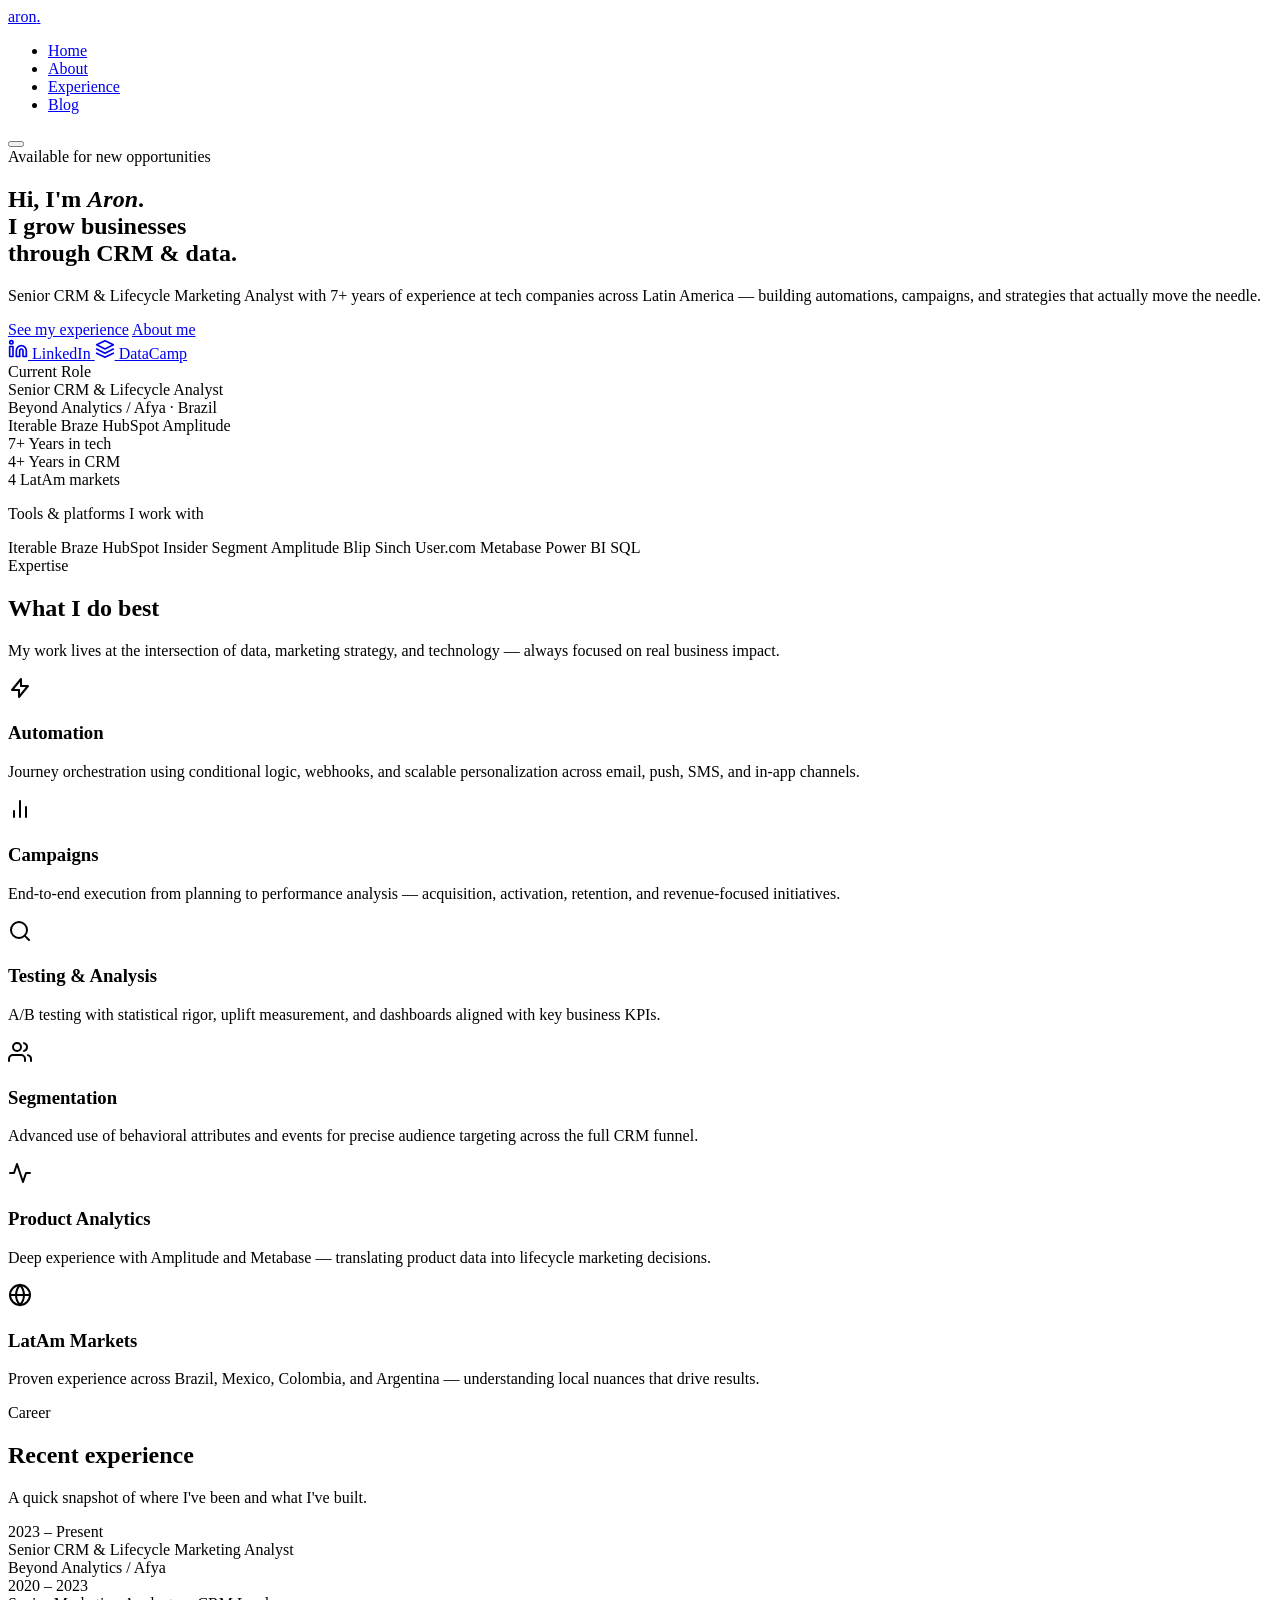
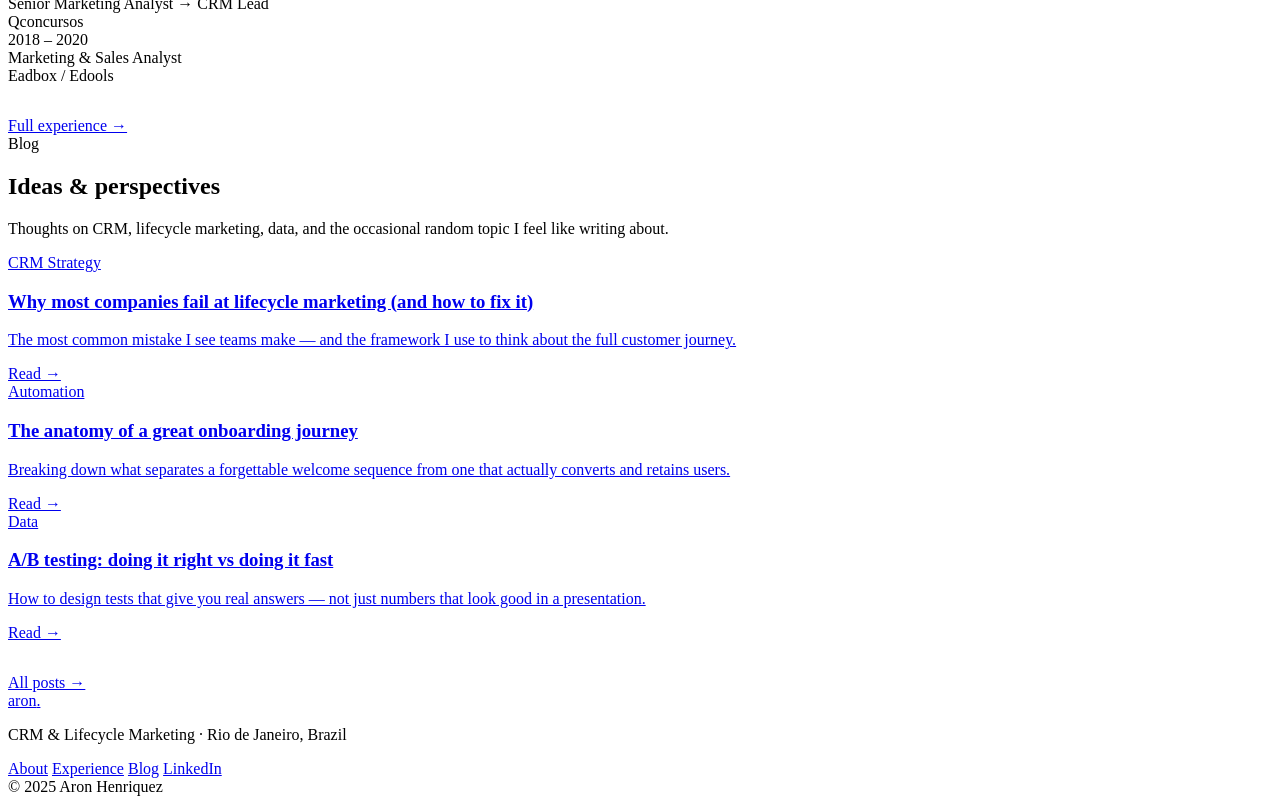
==== index.html @ 92974506 "Add files via upload" ====
<!DOCTYPE html>
<html lang="en">
<head>
  <meta charset="UTF-8" />
  <meta name="viewport" content="width=device-width, initial-scale=1.0" />
  <title>Aron Henriquez · CRM & Lifecycle Marketing</title>
  <meta name="description" content="Senior CRM & Lifecycle Marketing Analyst with 7+ years in tech companies across Latin America." />
  <link rel="preconnect" href="https://fonts.googleapis.com" />
  <link rel="preconnect" href="https://fonts.gstatic.com" crossorigin />
  <link href="https://fonts.googleapis.com/css2?family=DM+Serif+Display:ital@0;1&family=DM+Sans:opsz,wght@9..40,300;9..40,400;9..40,500;9..40,600&display=swap" rel="stylesheet" />
  <link rel="stylesheet" href="css/style.css" />
</head>
<body>

  <!-- NAV -->
  <nav class="nav" id="nav">
    <div class="nav-inner">
      <a href="index.html" class="nav-logo">aron<span>.</span></a>
      <ul class="nav-links">
        <li><a href="index.html" class="active">Home</a></li>
        <li><a href="about.html">About</a></li>
        <li><a href="experience.html">Experience</a></li>
        <li><a href="blog.html">Blog</a></li>
      </ul>
      <button class="nav-toggle" id="navToggle" aria-label="Toggle menu">
        <span></span><span></span><span></span>
      </button>
    </div>
  </nav>

  <!-- HERO -->
  <section class="hero">
    <div class="hero-bg-grid"></div>
    <div class="hero-content">
      <div class="hero-eyebrow">
        <span class="dot"></span> Available for new opportunities
      </div>
      <h1 class="hero-title">
        Hi, I'm <em>Aron</em>.<br />
        I grow businesses<br />through CRM &amp; data.
      </h1>
      <p class="hero-sub">
        Senior CRM &amp; Lifecycle Marketing Analyst with 7+ years of experience at tech companies across Latin America — building automations, campaigns, and strategies that actually move the needle.
      </p>
      <div class="hero-cta">
        <a href="experience.html" class="btn btn-primary">See my experience</a>
        <a href="about.html" class="btn btn-ghost">About me</a>
      </div>
      <div class="hero-links">
        <a href="https://www.linkedin.com/in/aronhenriquez-crm-lifecycle/" target="_blank" rel="noopener" aria-label="LinkedIn">
          <svg width="20" height="20" fill="none" viewBox="0 0 24 24"><path d="M16 8a6 6 0 0 1 6 6v7h-4v-7a2 2 0 0 0-2-2 2 2 0 0 0-2 2v7h-4v-7a6 6 0 0 1 6-6z" stroke="currentColor" stroke-width="2" stroke-linecap="round" stroke-linejoin="round"/><rect x="2" y="9" width="4" height="12" stroke="currentColor" stroke-width="2" stroke-linecap="round" stroke-linejoin="round"/><circle cx="4" cy="4" r="2" stroke="currentColor" stroke-width="2" stroke-linecap="round" stroke-linejoin="round"/></svg>
          LinkedIn
        </a>
        <a href="https://www.datacamp.com/portfolio/aronhenriquez" target="_blank" rel="noopener" aria-label="DataCamp">
          <svg width="20" height="20" fill="none" viewBox="0 0 24 24"><path d="M12 2L2 7l10 5 10-5-10-5zM2 17l10 5 10-5M2 12l10 5 10-5" stroke="currentColor" stroke-width="2" stroke-linecap="round" stroke-linejoin="round"/></svg>
          DataCamp
        </a>
      </div>
    </div>
    <div class="hero-visual">
      <div class="hero-card">
        <div class="card-label">Current Role</div>
        <div class="card-title">Senior CRM &amp; Lifecycle Analyst</div>
        <div class="card-company">Beyond Analytics / Afya · Brazil</div>
        <div class="card-tags">
          <span>Iterable</span>
          <span>Braze</span>
          <span>HubSpot</span>
          <span>Amplitude</span>
        </div>
      </div>
      <div class="hero-stats">
        <div class="stat">
          <span class="stat-num">7+</span>
          <span class="stat-label">Years in tech</span>
        </div>
        <div class="stat">
          <span class="stat-num">4+</span>
          <span class="stat-label">Years in CRM</span>
        </div>
        <div class="stat">
          <span class="stat-num">4</span>
          <span class="stat-label">LatAm markets</span>
        </div>
      </div>
    </div>
  </section>

  <!-- SKILLS STRIP -->
  <section class="skills-strip">
    <div class="container">
      <p class="strip-label">Tools &amp; platforms I work with</p>
      <div class="tools-grid">
        <span>Iterable</span>
        <span>Braze</span>
        <span>HubSpot</span>
        <span>Insider</span>
        <span>Segment</span>
        <span>Amplitude</span>
        <span>Blip</span>
        <span>Sinch</span>
        <span>User.com</span>
        <span>Metabase</span>
        <span>Power BI</span>
        <span>SQL</span>
      </div>
    </div>
  </section>

  <!-- WHAT I DO -->
  <section class="section">
    <div class="container">
      <div class="section-header">
        <span class="section-tag">Expertise</span>
        <h2>What I do best</h2>
        <p>My work lives at the intersection of data, marketing strategy, and technology — always focused on real business impact.</p>
      </div>
      <div class="cards-grid">
        <div class="feature-card">
          <div class="feat-icon">
            <svg width="24" height="24" fill="none" viewBox="0 0 24 24"><path d="M13 10V3L4 14h7v7l9-11h-7z" stroke="currentColor" stroke-width="2" stroke-linecap="round" stroke-linejoin="round"/></svg>
          </div>
          <h3>Automation</h3>
          <p>Journey orchestration using conditional logic, webhooks, and scalable personalization across email, push, SMS, and in-app channels.</p>
        </div>
        <div class="feature-card">
          <div class="feat-icon">
            <svg width="24" height="24" fill="none" viewBox="0 0 24 24"><path d="M18 20V10M12 20V4M6 20v-6" stroke="currentColor" stroke-width="2" stroke-linecap="round" stroke-linejoin="round"/></svg>
          </div>
          <h3>Campaigns</h3>
          <p>End-to-end execution from planning to performance analysis — acquisition, activation, retention, and revenue-focused initiatives.</p>
        </div>
        <div class="feature-card">
          <div class="feat-icon">
            <svg width="24" height="24" fill="none" viewBox="0 0 24 24"><circle cx="11" cy="11" r="8" stroke="currentColor" stroke-width="2"/><path d="m21 21-4.35-4.35" stroke="currentColor" stroke-width="2" stroke-linecap="round"/></svg>
          </div>
          <h3>Testing &amp; Analysis</h3>
          <p>A/B testing with statistical rigor, uplift measurement, and dashboards aligned with key business KPIs.</p>
        </div>
        <div class="feature-card">
          <div class="feat-icon">
            <svg width="24" height="24" fill="none" viewBox="0 0 24 24"><path d="M17 21v-2a4 4 0 0 0-4-4H5a4 4 0 0 0-4 4v2" stroke="currentColor" stroke-width="2" stroke-linecap="round" stroke-linejoin="round"/><circle cx="9" cy="7" r="4" stroke="currentColor" stroke-width="2" stroke-linecap="round" stroke-linejoin="round"/><path d="M23 21v-2a4 4 0 0 0-3-3.87M16 3.13a4 4 0 0 1 0 7.75" stroke="currentColor" stroke-width="2" stroke-linecap="round" stroke-linejoin="round"/></svg>
          </div>
          <h3>Segmentation</h3>
          <p>Advanced use of behavioral attributes and events for precise audience targeting across the full CRM funnel.</p>
        </div>
        <div class="feature-card">
          <div class="feat-icon">
            <svg width="24" height="24" fill="none" viewBox="0 0 24 24"><polyline points="22 12 18 12 15 21 9 3 6 12 2 12" stroke="currentColor" stroke-width="2" stroke-linecap="round" stroke-linejoin="round"/></svg>
          </div>
          <h3>Product Analytics</h3>
          <p>Deep experience with Amplitude and Metabase — translating product data into lifecycle marketing decisions.</p>
        </div>
        <div class="feature-card">
          <div class="feat-icon">
            <svg width="24" height="24" fill="none" viewBox="0 0 24 24"><circle cx="12" cy="12" r="10" stroke="currentColor" stroke-width="2"/><path d="M2 12h20M12 2a15.3 15.3 0 0 1 4 10 15.3 15.3 0 0 1-4 10 15.3 15.3 0 0 1-4-10 15.3 15.3 0 0 1 4-10z" stroke="currentColor" stroke-width="2"/></svg>
          </div>
          <h3>LatAm Markets</h3>
          <p>Proven experience across Brazil, Mexico, Colombia, and Argentina — understanding local nuances that drive results.</p>
        </div>
      </div>
    </div>
  </section>

  <!-- RECENT EXPERIENCE -->
  <section class="section section-alt">
    <div class="container">
      <div class="section-header">
        <span class="section-tag">Career</span>
        <h2>Recent experience</h2>
        <p>A quick snapshot of where I've been and what I've built.</p>
      </div>
      <div class="timeline-mini">
        <div class="tl-item">
          <div class="tl-dot"></div>
          <div class="tl-body">
            <div class="tl-date">2023 – Present</div>
            <div class="tl-role">Senior CRM &amp; Lifecycle Marketing Analyst</div>
            <div class="tl-company">Beyond Analytics / Afya</div>
          </div>
        </div>
        <div class="tl-item">
          <div class="tl-dot"></div>
          <div class="tl-body">
            <div class="tl-date">2020 – 2023</div>
            <div class="tl-role">Senior Marketing Analyst → CRM Lead</div>
            <div class="tl-company">Qconcursos</div>
          </div>
        </div>
        <div class="tl-item">
          <div class="tl-dot"></div>
          <div class="tl-body">
            <div class="tl-date">2018 – 2020</div>
            <div class="tl-role">Marketing &amp; Sales Analyst</div>
            <div class="tl-company">Eadbox / Edools</div>
          </div>
        </div>
      </div>
      <a href="experience.html" class="btn btn-primary" style="margin-top: 2rem; display:inline-block;">Full experience →</a>
    </div>
  </section>

  <!-- BLOG PREVIEW -->
  <section class="section">
    <div class="container">
      <div class="section-header">
        <span class="section-tag">Blog</span>
        <h2>Ideas &amp; perspectives</h2>
        <p>Thoughts on CRM, lifecycle marketing, data, and the occasional random topic I feel like writing about.</p>
      </div>
      <div class="blog-preview-grid">
        <a href="blog/post-1.html" class="blog-card">
          <div class="blog-tag">CRM Strategy</div>
          <h3>Why most companies fail at lifecycle marketing (and how to fix it)</h3>
          <p>The most common mistake I see teams make — and the framework I use to think about the full customer journey.</p>
          <span class="read-more">Read →</span>
        </a>
        <a href="blog/post-2.html" class="blog-card">
          <div class="blog-tag">Automation</div>
          <h3>The anatomy of a great onboarding journey</h3>
          <p>Breaking down what separates a forgettable welcome sequence from one that actually converts and retains users.</p>
          <span class="read-more">Read →</span>
        </a>
        <a href="blog/post-3.html" class="blog-card">
          <div class="blog-tag">Data</div>
          <h3>A/B testing: doing it right vs doing it fast</h3>
          <p>How to design tests that give you real answers — not just numbers that look good in a presentation.</p>
          <span class="read-more">Read →</span>
        </a>
      </div>
      <a href="blog.html" class="btn btn-ghost" style="margin-top: 2rem; display:inline-block;">All posts →</a>
    </div>
  </section>

  <!-- FOOTER -->
  <footer class="footer">
    <div class="container">
      <div class="footer-inner">
        <div class="footer-left">
          <a href="index.html" class="nav-logo">aron<span>.</span></a>
          <p>CRM &amp; Lifecycle Marketing · Rio de Janeiro, Brazil</p>
        </div>
        <div class="footer-links">
          <a href="about.html">About</a>
          <a href="experience.html">Experience</a>
          <a href="blog.html">Blog</a>
          <a href="https://www.linkedin.com/in/aronhenriquez-crm-lifecycle/" target="_blank" rel="noopener">LinkedIn</a>
        </div>
      </div>
      <div class="footer-bottom">
        <span>© 2025 Aron Henriquez</span>
      </div>
    </div>
  </footer>

  <script src="js/main.js"></script>
</body>
</html>
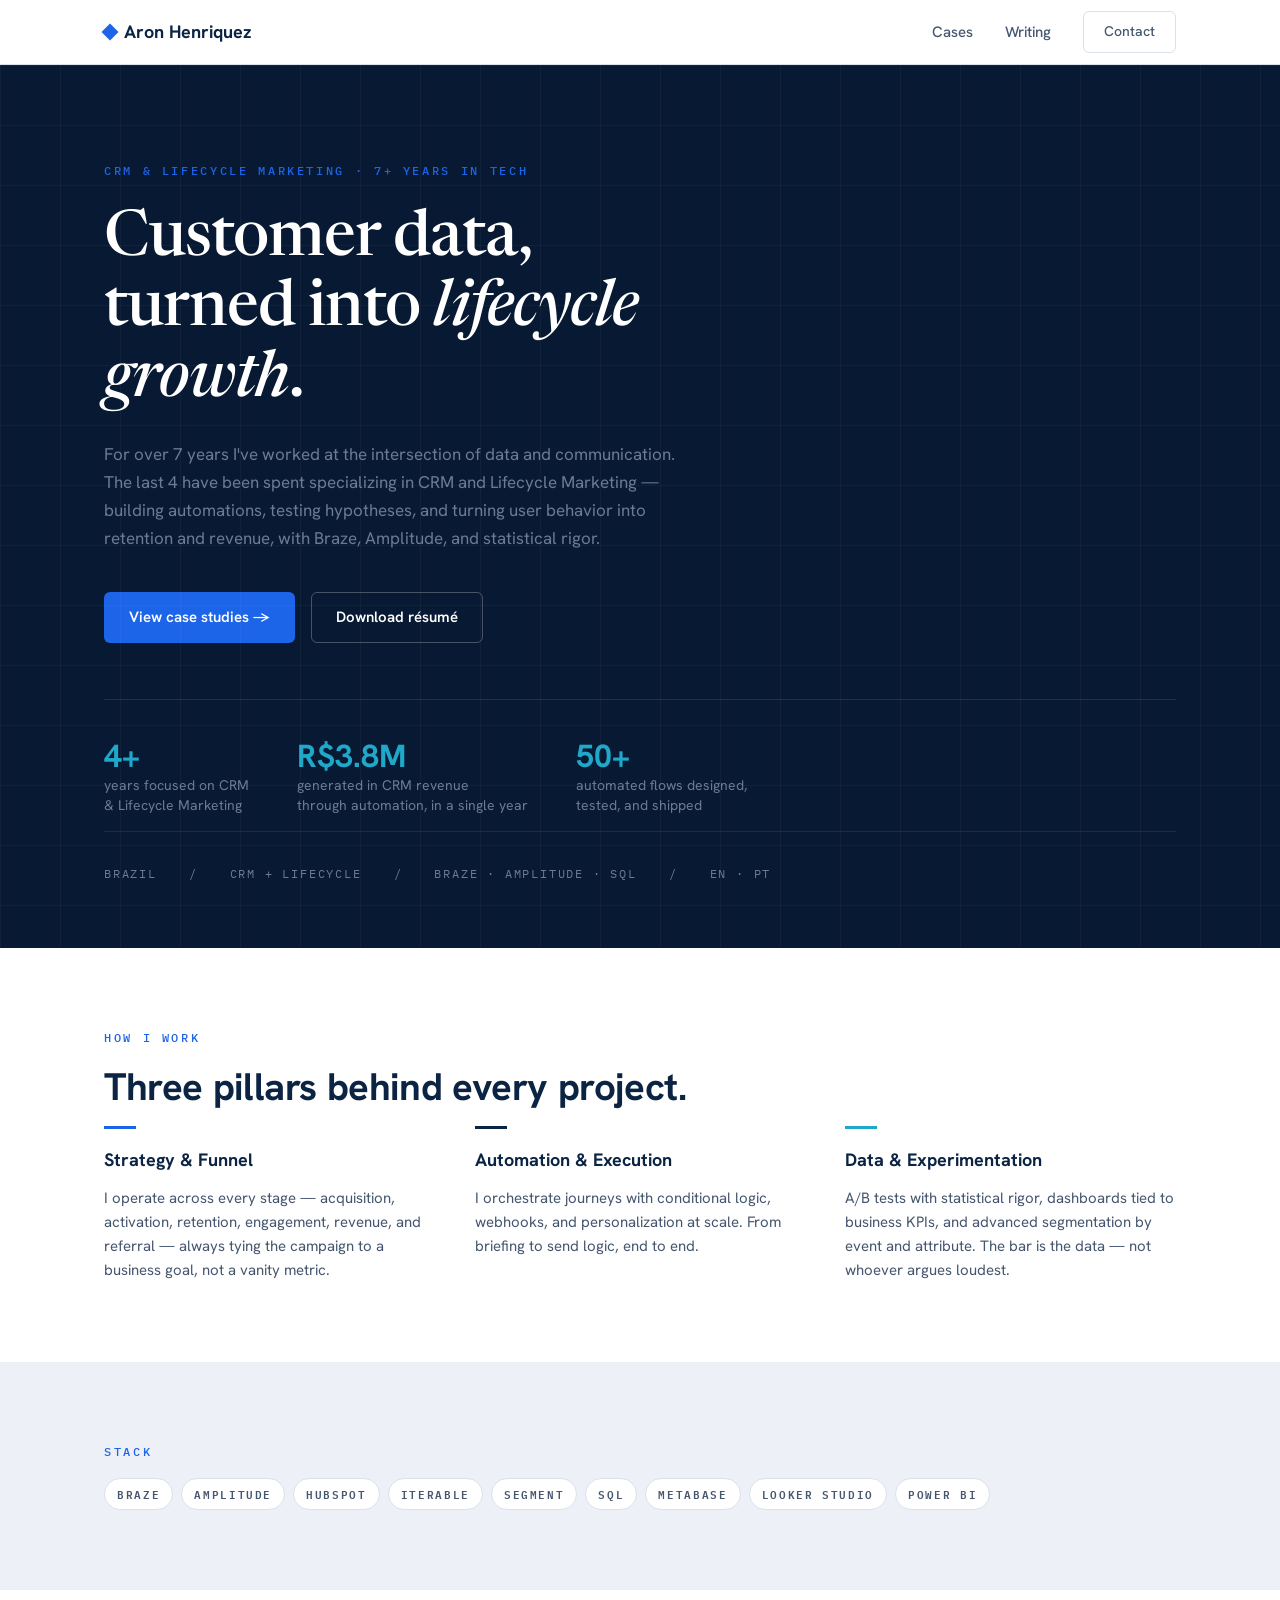
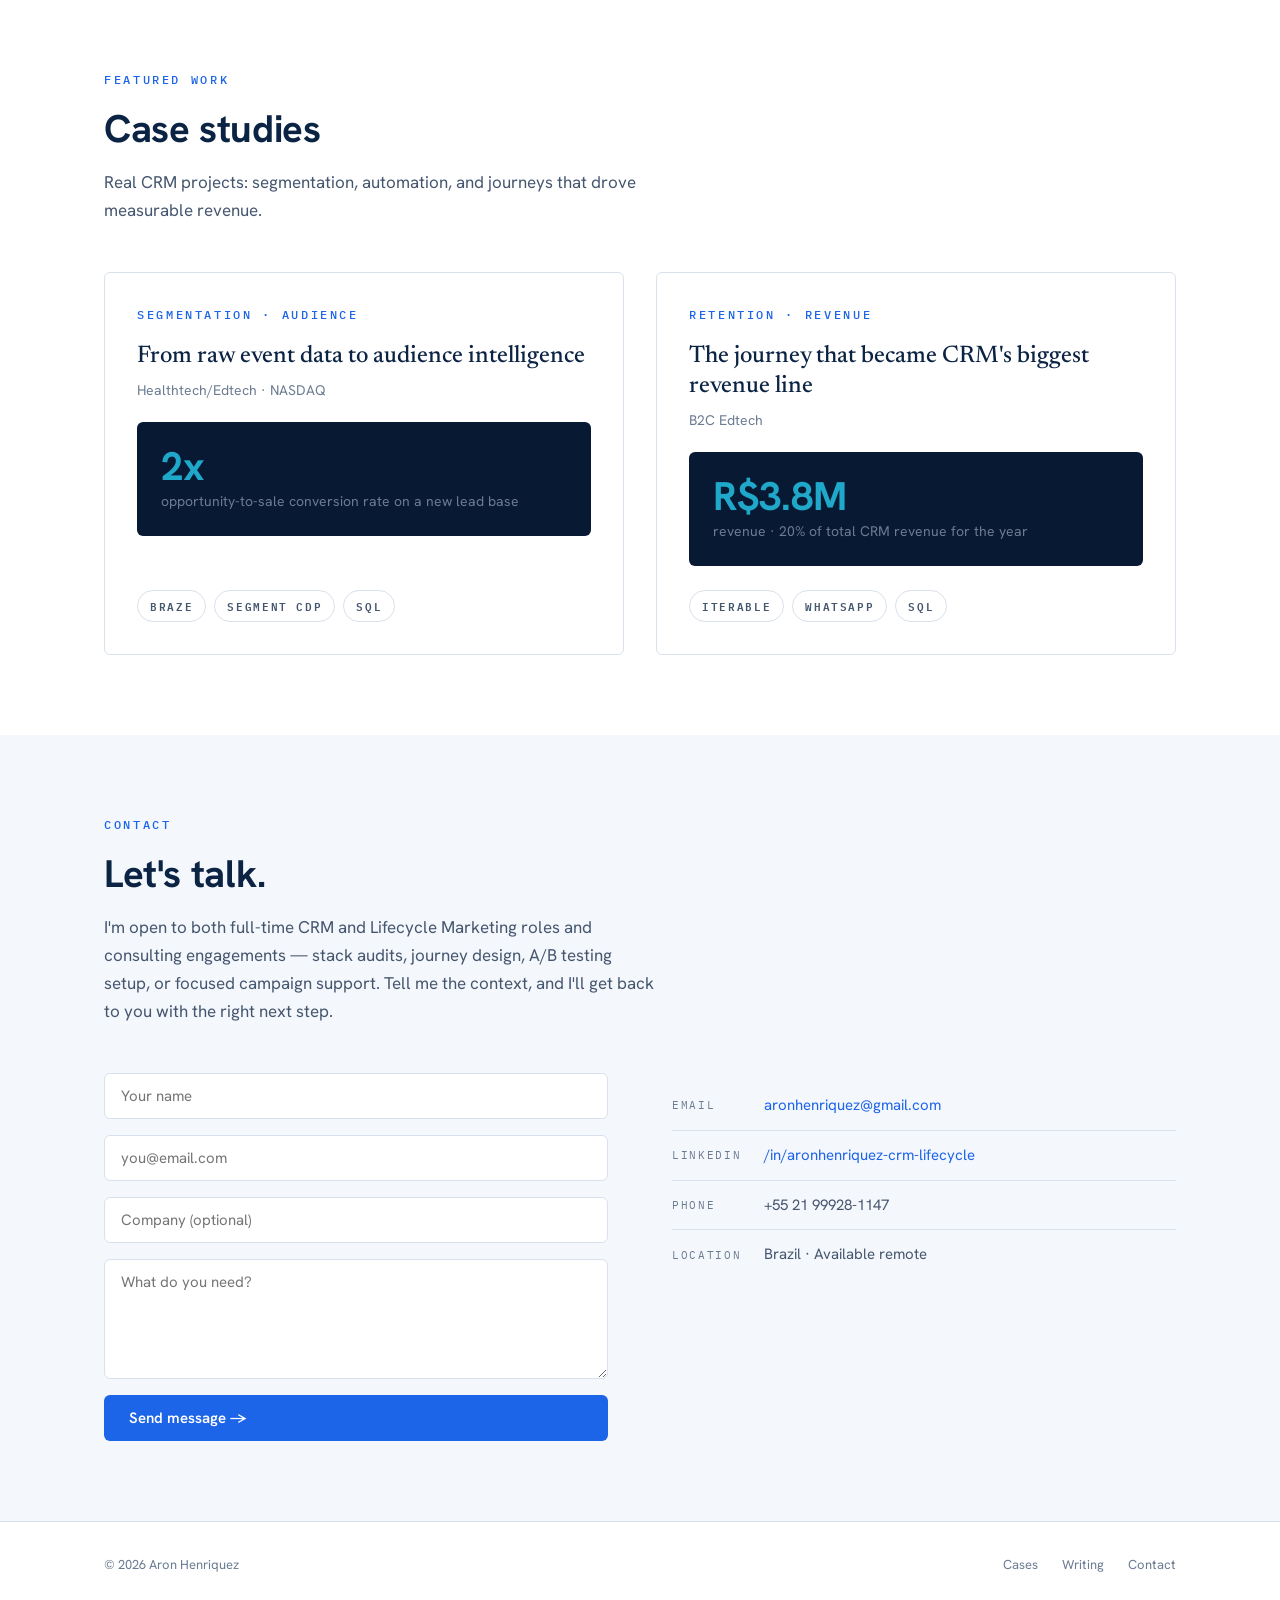
==== commit 01a22573: "Rebuild portfolio from Brand Guide v1.0 New site with 3 pages (Home, Cases, Blog) built from the bra" ====
--- a/index.html
+++ b/index.html
@@ -1,258 +1,207 @@
 <!DOCTYPE html>
 <html lang="en">
 <head>
-  <meta charset="UTF-8" />
-  <meta name="viewport" content="width=device-width, initial-scale=1.0" />
-  <title>Aron Henriquez · CRM & Lifecycle Marketing</title>
-  <meta name="description" content="Senior CRM & Lifecycle Marketing Analyst with 7+ years in tech companies across Latin America." />
-  <link rel="preconnect" href="https://fonts.googleapis.com" />
-  <link rel="preconnect" href="https://fonts.gstatic.com" crossorigin />
-  <link href="https://fonts.googleapis.com/css2?family=DM+Serif+Display:ital@0;1&family=DM+Sans:opsz,wght@9..40,300;9..40,400;9..40,500;9..40,600&display=swap" rel="stylesheet" />
-  <link rel="stylesheet" href="css/style.css" />
+  <meta charset="UTF-8">
+  <meta name="viewport" content="width=device-width, initial-scale=1.0">
+  <title>Aron Henriquez — CRM & Lifecycle Marketing</title>
+  <meta name="description" content="Data-driven CRM and Lifecycle Marketing strategy. Braze, Amplitude, and statistically rigorous A/B testing.">
+  <link rel="preconnect" href="https://fonts.googleapis.com">
+  <link rel="preconnect" href="https://fonts.gstatic.com" crossorigin>
+  <link href="https://fonts.googleapis.com/css2?family=Hanken+Grotesk:wght@400;500;600;700;800&family=IBM+Plex+Mono:wght@400;500;600&family=Newsreader:ital,wght@0,400;0,500;0,600;1,400;1,500;1,600&display=swap" rel="stylesheet">
+  <link rel="stylesheet" href="style.css">
 </head>
 <body>
 
   <!-- NAV -->
-  <nav class="nav" id="nav">
-    <div class="nav-inner">
-      <a href="index.html" class="nav-logo">aron<span>.</span></a>
-      <ul class="nav-links">
-        <li><a href="index.html" class="active">Home</a></li>
-        <li><a href="about.html">About</a></li>
-        <li><a href="experience.html">Experience</a></li>
-        <li><a href="blog.html">Blog</a></li>
-      </ul>
-      <button class="nav-toggle" id="navToggle" aria-label="Toggle menu">
+  <nav class="nav">
+    <div class="container nav__inner">
+      <a href="index.html" class="nav__logo">
+        <span class="nav__diamond"></span>
+        Aron Henriquez
+      </a>
+      <button class="nav__toggle" aria-label="Menu" aria-expanded="false">
         <span></span><span></span><span></span>
       </button>
+      <div class="nav__links">
+        <a href="cases.html">Cases</a>
+        <a href="blog.html">Writing</a>
+        <a href="#contact" class="btn btn--outline">Contact</a>
+      </div>
     </div>
   </nav>
 
   <!-- HERO -->
   <section class="hero">
-    <div class="hero-bg-grid"></div>
-    <div class="hero-content">
-      <div class="hero-eyebrow">
-        <span class="dot"></span> Available for new opportunities
-      </div>
-      <h1 class="hero-title">
-        Hi, I'm <em>Aron</em>.<br />
-        I grow businesses<br />through CRM &amp; data.
-      </h1>
-      <p class="hero-sub">
-        Senior CRM &amp; Lifecycle Marketing Analyst with 7+ years of experience at tech companies across Latin America — building automations, campaigns, and strategies that actually move the needle.
-      </p>
-      <div class="hero-cta">
-        <a href="experience.html" class="btn btn-primary">See my experience</a>
-        <a href="about.html" class="btn btn-ghost">About me</a>
-      </div>
-      <div class="hero-links">
-        <a href="https://www.linkedin.com/in/aronhenriquez-crm-lifecycle/" target="_blank" rel="noopener" aria-label="LinkedIn">
-          <svg width="20" height="20" fill="none" viewBox="0 0 24 24"><path d="M16 8a6 6 0 0 1 6 6v7h-4v-7a2 2 0 0 0-2-2 2 2 0 0 0-2 2v7h-4v-7a6 6 0 0 1 6-6z" stroke="currentColor" stroke-width="2" stroke-linecap="round" stroke-linejoin="round"/><rect x="2" y="9" width="4" height="12" stroke="currentColor" stroke-width="2" stroke-linecap="round" stroke-linejoin="round"/><circle cx="4" cy="4" r="2" stroke="currentColor" stroke-width="2" stroke-linecap="round" stroke-linejoin="round"/></svg>
-          LinkedIn
+    <div class="container">
+      <p class="label hero__eyebrow">CRM & Lifecycle Marketing &middot; 7+ Years in Tech</p>
+      <h1 class="display hero__headline">Customer data,<br>turned into <em>lifecycle<br>growth</em>.</h1>
+      <p class="hero__sub">For over 7 years I've worked at the intersection of data and communication. The last 4 have been spent specializing in CRM and Lifecycle Marketing — building automations, testing hypotheses, and turning user behavior into retention and revenue, with Braze, Amplitude, and statistical rigor.</p>
+      <div class="hero__ctas">
+        <a href="cases.html" class="btn btn--primary">View case studies &rarr;</a>
+        <a href="#" class="btn btn--outline-light">Download r&eacute;sum&eacute;</a>
+      </div>
+      <div class="hero__stats">
+        <div class="stat">
+          <div class="stat__number">4+</div>
+          <div class="stat__label">years focused on CRM<br>& Lifecycle Marketing</div>
+        </div>
+        <div class="stat">
+          <div class="stat__number">R$3.8M</div>
+          <div class="stat__label">generated in CRM revenue<br>through automation, in a single year</div>
+        </div>
+        <div class="stat">
+          <div class="stat__number">50+</div>
+          <div class="stat__label">automated flows designed,<br>tested, and shipped</div>
+        </div>
+      </div>
+      <div class="hero__bar">
+        <span>Brazil</span>
+        <span>/</span>
+        <span>CRM + Lifecycle</span>
+        <span>/</span>
+        <span>Braze &middot; Amplitude &middot; SQL</span>
+        <span>/</span>
+        <span>EN &middot; PT</span>
+      </div>
+    </div>
+  </section>
+
+  <!-- HOW I WORK -->
+  <section class="section">
+    <div class="container">
+      <p class="label section__eyebrow">How I work</p>
+      <h2 class="h1 section__title">Three pillars behind every project.</h2>
+      <div class="pillars">
+        <div class="pillar">
+          <div class="pillar__accent pillar__accent--azure"></div>
+          <h3 class="pillar__title">Strategy & Funnel</h3>
+          <p class="pillar__text">I operate across every stage — acquisition, activation, retention, engagement, revenue, and referral — always tying the campaign to a business goal, not a vanity metric.</p>
+        </div>
+        <div class="pillar">
+          <div class="pillar__accent pillar__accent--navy"></div>
+          <h3 class="pillar__title">Automation & Execution</h3>
+          <p class="pillar__text">I orchestrate journeys with conditional logic, webhooks, and personalization at scale. From briefing to send logic, end to end.</p>
+        </div>
+        <div class="pillar">
+          <div class="pillar__accent pillar__accent--cyan"></div>
+          <h3 class="pillar__title">Data & Experimentation</h3>
+          <p class="pillar__text">A/B tests with statistical rigor, dashboards tied to business KPIs, and advanced segmentation by event and attribute. The bar is the data — not whoever argues loudest.</p>
+        </div>
+      </div>
+    </div>
+  </section>
+
+  <!-- STACK -->
+  <section class="section section--cloud">
+    <div class="container">
+      <p class="label section__eyebrow">Stack</p>
+      <div class="badge-row">
+        <span class="badge">Braze</span>
+        <span class="badge">Amplitude</span>
+        <span class="badge">HubSpot</span>
+        <span class="badge">Iterable</span>
+        <span class="badge">Segment</span>
+        <span class="badge">SQL</span>
+        <span class="badge">Metabase</span>
+        <span class="badge">Looker Studio</span>
+        <span class="badge">Power BI</span>
+      </div>
+    </div>
+  </section>
+
+  <!-- FEATURED CASES -->
+  <section class="section">
+    <div class="container">
+      <p class="label section__eyebrow">Featured work</p>
+      <h2 class="h1 section__title">Case studies</h2>
+      <p class="section__sub">Real CRM projects: segmentation, automation, and journeys that drove measurable revenue.</p>
+      <div class="cases-grid">
+
+        <a href="cases.html#case-1" class="case-card">
+          <p class="label case-card__tag">Segmentation &middot; Audience</p>
+          <h3 class="case-card__headline">From raw event data to audience intelligence</h3>
+          <p class="case-card__sector">Healthtech/Edtech &middot; NASDAQ</p>
+          <div class="case-card__metric">
+            <div class="case-card__metric-number">2x</div>
+            <div class="case-card__metric-label">opportunity-to-sale conversion rate on a new lead base</div>
+          </div>
+          <div class="case-card__badges badge-row">
+            <span class="badge">Braze</span>
+            <span class="badge">Segment CDP</span>
+            <span class="badge">SQL</span>
+          </div>
         </a>
-        <a href="https://www.datacamp.com/portfolio/aronhenriquez" target="_blank" rel="noopener" aria-label="DataCamp">
-          <svg width="20" height="20" fill="none" viewBox="0 0 24 24"><path d="M12 2L2 7l10 5 10-5-10-5zM2 17l10 5 10-5M2 12l10 5 10-5" stroke="currentColor" stroke-width="2" stroke-linecap="round" stroke-linejoin="round"/></svg>
-          DataCamp
+
+        <a href="cases.html#case-2" class="case-card">
+          <p class="label case-card__tag">Retention &middot; Revenue</p>
+          <h3 class="case-card__headline">The journey that became CRM's biggest revenue line</h3>
+          <p class="case-card__sector">B2C Edtech</p>
+          <div class="case-card__metric">
+            <div class="case-card__metric-number">R$3.8M</div>
+            <div class="case-card__metric-label">revenue &middot; 20% of total CRM revenue for the year</div>
+          </div>
+          <div class="case-card__badges badge-row">
+            <span class="badge">Iterable</span>
+            <span class="badge">WhatsApp</span>
+            <span class="badge">SQL</span>
+          </div>
         </a>
-      </div>
-    </div>
-    <div class="hero-visual">
-      <div class="hero-card">
-        <div class="card-label">Current Role</div>
-        <div class="card-title">Senior CRM &amp; Lifecycle Analyst</div>
-        <div class="card-company">Beyond Analytics / Afya · Brazil</div>
-        <div class="card-tags">
-          <span>Iterable</span>
-          <span>Braze</span>
-          <span>HubSpot</span>
-          <span>Amplitude</span>
-        </div>
-      </div>
-      <div class="hero-stats">
-        <div class="stat">
-          <span class="stat-num">7+</span>
-          <span class="stat-label">Years in tech</span>
-        </div>
-        <div class="stat">
-          <span class="stat-num">4+</span>
-          <span class="stat-label">Years in CRM</span>
-        </div>
-        <div class="stat">
-          <span class="stat-num">4</span>
-          <span class="stat-label">LatAm markets</span>
-        </div>
-      </div>
-    </div>
-  </section>
-
-  <!-- SKILLS STRIP -->
-  <section class="skills-strip">
-    <div class="container">
-      <p class="strip-label">Tools &amp; platforms I work with</p>
-      <div class="tools-grid">
-        <span>Iterable</span>
-        <span>Braze</span>
-        <span>HubSpot</span>
-        <span>Insider</span>
-        <span>Segment</span>
-        <span>Amplitude</span>
-        <span>Blip</span>
-        <span>Sinch</span>
-        <span>User.com</span>
-        <span>Metabase</span>
-        <span>Power BI</span>
-        <span>SQL</span>
-      </div>
-    </div>
-  </section>
-
-  <!-- WHAT I DO -->
-  <section class="section">
-    <div class="container">
-      <div class="section-header">
-        <span class="section-tag">Expertise</span>
-        <h2>What I do best</h2>
-        <p>My work lives at the intersection of data, marketing strategy, and technology — always focused on real business impact.</p>
-      </div>
-      <div class="cards-grid">
-        <div class="feature-card">
-          <div class="feat-icon">
-            <svg width="24" height="24" fill="none" viewBox="0 0 24 24"><path d="M13 10V3L4 14h7v7l9-11h-7z" stroke="currentColor" stroke-width="2" stroke-linecap="round" stroke-linejoin="round"/></svg>
-          </div>
-          <h3>Automation</h3>
-          <p>Journey orchestration using conditional logic, webhooks, and scalable personalization across email, push, SMS, and in-app channels.</p>
-        </div>
-        <div class="feature-card">
-          <div class="feat-icon">
-            <svg width="24" height="24" fill="none" viewBox="0 0 24 24"><path d="M18 20V10M12 20V4M6 20v-6" stroke="currentColor" stroke-width="2" stroke-linecap="round" stroke-linejoin="round"/></svg>
-          </div>
-          <h3>Campaigns</h3>
-          <p>End-to-end execution from planning to performance analysis — acquisition, activation, retention, and revenue-focused initiatives.</p>
-        </div>
-        <div class="feature-card">
-          <div class="feat-icon">
-            <svg width="24" height="24" fill="none" viewBox="0 0 24 24"><circle cx="11" cy="11" r="8" stroke="currentColor" stroke-width="2"/><path d="m21 21-4.35-4.35" stroke="currentColor" stroke-width="2" stroke-linecap="round"/></svg>
-          </div>
-          <h3>Testing &amp; Analysis</h3>
-          <p>A/B testing with statistical rigor, uplift measurement, and dashboards aligned with key business KPIs.</p>
-        </div>
-        <div class="feature-card">
-          <div class="feat-icon">
-            <svg width="24" height="24" fill="none" viewBox="0 0 24 24"><path d="M17 21v-2a4 4 0 0 0-4-4H5a4 4 0 0 0-4 4v2" stroke="currentColor" stroke-width="2" stroke-linecap="round" stroke-linejoin="round"/><circle cx="9" cy="7" r="4" stroke="currentColor" stroke-width="2" stroke-linecap="round" stroke-linejoin="round"/><path d="M23 21v-2a4 4 0 0 0-3-3.87M16 3.13a4 4 0 0 1 0 7.75" stroke="currentColor" stroke-width="2" stroke-linecap="round" stroke-linejoin="round"/></svg>
-          </div>
-          <h3>Segmentation</h3>
-          <p>Advanced use of behavioral attributes and events for precise audience targeting across the full CRM funnel.</p>
-        </div>
-        <div class="feature-card">
-          <div class="feat-icon">
-            <svg width="24" height="24" fill="none" viewBox="0 0 24 24"><polyline points="22 12 18 12 15 21 9 3 6 12 2 12" stroke="currentColor" stroke-width="2" stroke-linecap="round" stroke-linejoin="round"/></svg>
-          </div>
-          <h3>Product Analytics</h3>
-          <p>Deep experience with Amplitude and Metabase — translating product data into lifecycle marketing decisions.</p>
-        </div>
-        <div class="feature-card">
-          <div class="feat-icon">
-            <svg width="24" height="24" fill="none" viewBox="0 0 24 24"><circle cx="12" cy="12" r="10" stroke="currentColor" stroke-width="2"/><path d="M2 12h20M12 2a15.3 15.3 0 0 1 4 10 15.3 15.3 0 0 1-4 10 15.3 15.3 0 0 1-4-10 15.3 15.3 0 0 1 4-10z" stroke="currentColor" stroke-width="2"/></svg>
-          </div>
-          <h3>LatAm Markets</h3>
-          <p>Proven experience across Brazil, Mexico, Colombia, and Argentina — understanding local nuances that drive results.</p>
-        </div>
-      </div>
-    </div>
-  </section>
-
-  <!-- RECENT EXPERIENCE -->
-  <section class="section section-alt">
-    <div class="container">
-      <div class="section-header">
-        <span class="section-tag">Career</span>
-        <h2>Recent experience</h2>
-        <p>A quick snapshot of where I've been and what I've built.</p>
-      </div>
-      <div class="timeline-mini">
-        <div class="tl-item">
-          <div class="tl-dot"></div>
-          <div class="tl-body">
-            <div class="tl-date">2023 – Present</div>
-            <div class="tl-role">Senior CRM &amp; Lifecycle Marketing Analyst</div>
-            <div class="tl-company">Beyond Analytics / Afya</div>
-          </div>
-        </div>
-        <div class="tl-item">
-          <div class="tl-dot"></div>
-          <div class="tl-body">
-            <div class="tl-date">2020 – 2023</div>
-            <div class="tl-role">Senior Marketing Analyst → CRM Lead</div>
-            <div class="tl-company">Qconcursos</div>
-          </div>
-        </div>
-        <div class="tl-item">
-          <div class="tl-dot"></div>
-          <div class="tl-body">
-            <div class="tl-date">2018 – 2020</div>
-            <div class="tl-role">Marketing &amp; Sales Analyst</div>
-            <div class="tl-company">Eadbox / Edools</div>
-          </div>
-        </div>
-      </div>
-      <a href="experience.html" class="btn btn-primary" style="margin-top: 2rem; display:inline-block;">Full experience →</a>
-    </div>
-  </section>
-
-  <!-- BLOG PREVIEW -->
-  <section class="section">
-    <div class="container">
-      <div class="section-header">
-        <span class="section-tag">Blog</span>
-        <h2>Ideas &amp; perspectives</h2>
-        <p>Thoughts on CRM, lifecycle marketing, data, and the occasional random topic I feel like writing about.</p>
-      </div>
-      <div class="blog-preview-grid">
-        <a href="blog/post-1.html" class="blog-card">
-          <div class="blog-tag">CRM Strategy</div>
-          <h3>Why most companies fail at lifecycle marketing (and how to fix it)</h3>
-          <p>The most common mistake I see teams make — and the framework I use to think about the full customer journey.</p>
-          <span class="read-more">Read →</span>
-        </a>
-        <a href="blog/post-2.html" class="blog-card">
-          <div class="blog-tag">Automation</div>
-          <h3>The anatomy of a great onboarding journey</h3>
-          <p>Breaking down what separates a forgettable welcome sequence from one that actually converts and retains users.</p>
-          <span class="read-more">Read →</span>
-        </a>
-        <a href="blog/post-3.html" class="blog-card">
-          <div class="blog-tag">Data</div>
-          <h3>A/B testing: doing it right vs doing it fast</h3>
-          <p>How to design tests that give you real answers — not just numbers that look good in a presentation.</p>
-          <span class="read-more">Read →</span>
-        </a>
-      </div>
-      <a href="blog.html" class="btn btn-ghost" style="margin-top: 2rem; display:inline-block;">All posts →</a>
+
+      </div>
+    </div>
+  </section>
+
+  <!-- CONTACT -->
+  <section id="contact" class="section section--paper">
+    <div class="container">
+      <p class="label section__eyebrow">Contact</p>
+      <h2 class="h1 section__title">Let's talk.</h2>
+      <p class="section__sub">I'm open to both full-time CRM and Lifecycle Marketing roles and consulting engagements — stack audits, journey design, A/B testing setup, or focused campaign support. Tell me the context, and I'll get back to you with the right next step.</p>
+      <div class="contact">
+        <div>
+          <form id="contact-form" class="contact__form" action="https://formspree.io/f/YOUR_FORM_ID" method="POST">
+            <input type="text" name="name" class="input" placeholder="Your name" required>
+            <input type="email" name="email" class="input" placeholder="you@email.com" required>
+            <input type="text" name="company" class="input" placeholder="Company (optional)">
+            <textarea name="message" class="input" placeholder="What do you need?" required></textarea>
+            <button type="submit" class="btn btn--primary">Send message &rarr;</button>
+          </form>
+          <div id="form-success" class="form-success">Message sent. I'll get back to you soon.</div>
+        </div>
+        <div class="contact__channels">
+          <div class="contact__channel">
+            <span class="contact__channel-label">Email</span>
+            <a href="mailto:aronhenriquez@gmail.com">aronhenriquez@gmail.com</a>
+          </div>
+          <div class="contact__channel">
+            <span class="contact__channel-label">LinkedIn</span>
+            <a href="https://linkedin.com/in/aronhenriquez-crm-lifecycle" target="_blank" rel="noopener">/in/aronhenriquez-crm-lifecycle</a>
+          </div>
+          <div class="contact__channel">
+            <span class="contact__channel-label">Phone</span>
+            <span>+55 21 99928-1147</span>
+          </div>
+          <div class="contact__channel">
+            <span class="contact__channel-label">Location</span>
+            <span>Brazil &middot; Available remote</span>
+          </div>
+        </div>
+      </div>
     </div>
   </section>
 
   <!-- FOOTER -->
   <footer class="footer">
-    <div class="container">
-      <div class="footer-inner">
-        <div class="footer-left">
-          <a href="index.html" class="nav-logo">aron<span>.</span></a>
-          <p>CRM &amp; Lifecycle Marketing · Rio de Janeiro, Brazil</p>
-        </div>
-        <div class="footer-links">
-          <a href="about.html">About</a>
-          <a href="experience.html">Experience</a>
-          <a href="blog.html">Blog</a>
-          <a href="https://www.linkedin.com/in/aronhenriquez-crm-lifecycle/" target="_blank" rel="noopener">LinkedIn</a>
-        </div>
-      </div>
-      <div class="footer-bottom">
-        <span>© 2025 Aron Henriquez</span>
+    <div class="container footer__inner">
+      <span class="footer__copy">&copy; 2026 Aron Henriquez</span>
+      <div class="footer__links">
+        <a href="cases.html">Cases</a>
+        <a href="blog.html">Writing</a>
+        <a href="#contact">Contact</a>
       </div>
     </div>
   </footer>
 
-  <script src="js/main.js"></script>
+  <script src="main.js"></script>
 </body>
 </html>
--- a/style.css
+++ b/style.css
@@ -0,0 +1,716 @@
+/* ===== TOKENS (Brand Guide v1.0) ===== */
+:root {
+  --ink: #081A33;
+  --navy: #0C2444;
+  --azure: #1C64E8;
+  --azure-tint: #E7EFFD;
+  --cyan: #1FA8C9;
+  --paper: #F4F7FB;
+  --cloud: #EDF1F7;
+  --border: #D9E1EC;
+  --steel: #6B7B92;
+  --slate: #45566F;
+  --radius: 6px;
+  --font-sans: 'Hanken Grotesk', system-ui, sans-serif;
+  --font-serif: 'Newsreader', Georgia, serif;
+  --font-mono: 'IBM Plex Mono', monospace;
+}
+
+/* ===== RESET ===== */
+*, *::before, *::after { box-sizing: border-box; margin: 0; padding: 0; }
+
+html { scroll-behavior: smooth; }
+
+body {
+  font-family: var(--font-sans);
+  font-size: 17px;
+  line-height: 1.65;
+  color: var(--navy);
+  background: #fff;
+  -webkit-font-smoothing: antialiased;
+}
+
+img { max-width: 100%; display: block; }
+a { color: inherit; text-decoration: none; }
+ul { list-style: none; }
+
+/* ===== TYPOGRAPHY ===== */
+.display {
+  font-family: var(--font-serif);
+  font-size: clamp(2.5rem, 5vw, 4.5rem);
+  font-weight: 500;
+  letter-spacing: -0.015em;
+  line-height: 1.1;
+}
+
+.display em, .display i {
+  font-style: italic;
+}
+
+.h1 {
+  font-family: var(--font-sans);
+  font-size: clamp(1.75rem, 3vw, 2.5rem);
+  font-weight: 700;
+  letter-spacing: -0.01em;
+  line-height: 1.2;
+}
+
+.h2 {
+  font-family: var(--font-sans);
+  font-size: clamp(1.25rem, 2vw, 1.75rem);
+  font-weight: 700;
+  line-height: 1.3;
+}
+
+.label {
+  font-family: var(--font-mono);
+  font-size: 0.75rem;
+  font-weight: 500;
+  letter-spacing: 0.22em;
+  text-transform: uppercase;
+}
+
+.body-text {
+  font-size: 1.0625rem;
+  line-height: 1.65;
+  max-width: 65ch;
+}
+
+/* ===== LAYOUT ===== */
+.container {
+  width: 100%;
+  max-width: 1120px;
+  margin: 0 auto;
+  padding: 0 1.5rem;
+}
+
+.section {
+  padding: 5rem 0;
+}
+
+.section--paper { background: var(--paper); }
+.section--cloud { background: var(--cloud); }
+.section--dark  { background: var(--ink); color: #fff; }
+
+/* ===== NAV ===== */
+.nav {
+  position: sticky;
+  top: 0;
+  z-index: 100;
+  background: rgba(255, 255, 255, 0.95);
+  backdrop-filter: blur(12px);
+  border-bottom: 1px solid var(--border);
+}
+
+.nav__inner {
+  display: flex;
+  align-items: center;
+  justify-content: space-between;
+  height: 4rem;
+}
+
+.nav__logo {
+  display: flex;
+  align-items: center;
+  gap: 0.5rem;
+  font-weight: 700;
+  font-size: 1.125rem;
+  color: var(--navy);
+}
+
+.nav__diamond {
+  width: 12px;
+  height: 12px;
+  background: var(--azure);
+  transform: rotate(45deg);
+  flex-shrink: 0;
+}
+
+.nav__links {
+  display: flex;
+  align-items: center;
+  gap: 2rem;
+}
+
+.nav__links a {
+  font-size: 0.9375rem;
+  font-weight: 500;
+  color: var(--slate);
+  transition: color 0.2s;
+}
+
+.nav__links a:hover { color: var(--navy); }
+
+.nav__links .btn--outline {
+  font-size: 0.875rem;
+  padding: 0.5rem 1.25rem;
+}
+
+.nav__toggle {
+  display: none;
+  background: none;
+  border: none;
+  cursor: pointer;
+  padding: 0.25rem;
+}
+
+.nav__toggle span {
+  display: block;
+  width: 1.25rem;
+  height: 2px;
+  background: var(--navy);
+  margin: 4px 0;
+  transition: 0.3s;
+}
+
+/* ===== HERO ===== */
+.hero {
+  background: var(--ink);
+  color: #fff;
+  padding: 6rem 0 4rem;
+  position: relative;
+  overflow: hidden;
+}
+
+.hero::before {
+  content: '';
+  position: absolute;
+  inset: 0;
+  background:
+    linear-gradient(rgba(255,255,255,0.03) 1px, transparent 1px),
+    linear-gradient(90deg, rgba(255,255,255,0.03) 1px, transparent 1px);
+  background-size: 60px 60px;
+  pointer-events: none;
+}
+
+.hero__eyebrow {
+  color: var(--azure);
+  margin-bottom: 1.5rem;
+}
+
+.hero__headline {
+  color: #fff;
+  margin-bottom: 1.5rem;
+}
+
+.hero__sub {
+  color: var(--steel);
+  max-width: 600px;
+  margin-bottom: 2.5rem;
+  font-size: 1.0625rem;
+  line-height: 1.65;
+}
+
+.hero__ctas {
+  display: flex;
+  gap: 1rem;
+  margin-bottom: 3.5rem;
+  flex-wrap: wrap;
+}
+
+.hero__stats {
+  display: flex;
+  gap: 3rem;
+  padding-top: 2.5rem;
+  border-top: 1px solid rgba(255,255,255,0.1);
+  flex-wrap: wrap;
+}
+
+.stat__number {
+  font-family: var(--font-sans);
+  font-size: 2rem;
+  font-weight: 700;
+  color: var(--cyan);
+  line-height: 1;
+  margin-bottom: 0.25rem;
+}
+
+.stat__label {
+  color: var(--steel);
+  font-size: 0.875rem;
+  line-height: 1.4;
+}
+
+/* ===== HERO BOTTOM BAR ===== */
+.hero__bar {
+  display: flex;
+  gap: 2rem;
+  padding-top: 2rem;
+  margin-top: 1rem;
+  border-top: 1px solid rgba(255,255,255,0.08);
+  font-family: var(--font-mono);
+  font-size: 0.75rem;
+  letter-spacing: 0.15em;
+  text-transform: uppercase;
+  color: var(--steel);
+  flex-wrap: wrap;
+}
+
+/* ===== BUTTONS ===== */
+.btn {
+  display: inline-flex;
+  align-items: center;
+  gap: 0.375rem;
+  font-family: var(--font-sans);
+  font-weight: 600;
+  font-size: 0.9375rem;
+  padding: 0.75rem 1.5rem;
+  border-radius: var(--radius);
+  border: 1px solid transparent;
+  cursor: pointer;
+  transition: all 0.2s;
+  white-space: nowrap;
+}
+
+.btn--primary {
+  background: var(--azure);
+  color: #fff;
+}
+.btn--primary:hover {
+  background: #1555c7;
+}
+
+.btn--outline {
+  background: transparent;
+  border-color: var(--border);
+  color: var(--navy);
+}
+.btn--outline:hover {
+  border-color: var(--navy);
+}
+
+.btn--outline-light {
+  background: transparent;
+  border-color: rgba(255,255,255,0.25);
+  color: #fff;
+}
+.btn--outline-light:hover {
+  border-color: rgba(255,255,255,0.5);
+}
+
+.btn--text {
+  background: none;
+  border: none;
+  padding: 0;
+  color: var(--azure);
+  font-weight: 500;
+}
+.btn--text:hover { text-decoration: underline; }
+
+/* ===== BADGES ===== */
+.badge {
+  display: inline-block;
+  font-family: var(--font-mono);
+  font-size: 0.6875rem;
+  font-weight: 600;
+  letter-spacing: 0.15em;
+  text-transform: uppercase;
+  padding: 0.375rem 0.75rem;
+  border-radius: 100px;
+  border: 1px solid var(--border);
+  color: var(--slate);
+  background: #fff;
+}
+
+.badge--azure {
+  background: var(--azure-tint);
+  border-color: var(--azure-tint);
+  color: var(--azure);
+}
+
+.badge-row {
+  display: flex;
+  flex-wrap: wrap;
+  gap: 0.5rem;
+}
+
+/* ===== PILLARS (How I Work) ===== */
+.pillars {
+  display: grid;
+  grid-template-columns: repeat(3, 1fr);
+  gap: 2.5rem;
+}
+
+.pillar__accent {
+  width: 2rem;
+  height: 3px;
+  margin-bottom: 1rem;
+}
+
+.pillar__accent--azure  { background: var(--azure); }
+.pillar__accent--navy   { background: var(--navy); }
+.pillar__accent--cyan   { background: var(--cyan); }
+
+.pillar__title {
+  font-size: 1.125rem;
+  font-weight: 700;
+  margin-bottom: 0.75rem;
+}
+
+.pillar__text {
+  color: var(--slate);
+  font-size: 0.9375rem;
+  line-height: 1.6;
+}
+
+/* ===== CASE CARDS (Featured + Full) ===== */
+.cases-grid {
+  display: grid;
+  grid-template-columns: repeat(auto-fit, minmax(340px, 1fr));
+  gap: 2rem;
+}
+
+.case-card {
+  background: #fff;
+  border: 1px solid var(--border);
+  border-radius: var(--radius);
+  padding: 2rem;
+  display: flex;
+  flex-direction: column;
+  transition: box-shadow 0.2s;
+}
+
+.case-card:hover {
+  box-shadow: 0 4px 24px rgba(8, 26, 51, 0.08);
+}
+
+.case-card__tag {
+  color: var(--azure);
+  margin-bottom: 1rem;
+}
+
+.case-card__headline {
+  font-family: var(--font-serif);
+  font-size: 1.5rem;
+  font-weight: 500;
+  line-height: 1.25;
+  margin-bottom: 0.5rem;
+  color: var(--navy);
+}
+
+.case-card__sector {
+  font-size: 0.875rem;
+  color: var(--steel);
+  margin-bottom: 1.25rem;
+}
+
+.case-card__body {
+  color: var(--slate);
+  font-size: 0.9375rem;
+  line-height: 1.6;
+  margin-bottom: 1.5rem;
+  flex: 1;
+}
+
+.case-card__metric {
+  background: var(--ink);
+  color: #fff;
+  border-radius: var(--radius);
+  padding: 1.5rem;
+  margin-bottom: 1.5rem;
+}
+
+.case-card__metric-number {
+  font-family: var(--font-sans);
+  font-size: 2.5rem;
+  font-weight: 700;
+  color: var(--cyan);
+  line-height: 1;
+  margin-bottom: 0.375rem;
+}
+
+.case-card__metric-label {
+  font-size: 0.875rem;
+  color: var(--steel);
+  line-height: 1.4;
+}
+
+.case-card__badges {
+  margin-top: auto;
+}
+
+/* ===== CASE FULL (cases.html) ===== */
+.case-full {
+  border-bottom: 1px solid var(--border);
+  padding-bottom: 4rem;
+  margin-bottom: 4rem;
+}
+
+.case-full:last-child {
+  border-bottom: none;
+  margin-bottom: 0;
+}
+
+.case-full__header {
+  display: grid;
+  grid-template-columns: 1fr auto;
+  gap: 2rem;
+  align-items: start;
+  margin-bottom: 2rem;
+}
+
+.case-full__narrative {
+  display: grid;
+  grid-template-columns: repeat(3, 1fr);
+  gap: 2rem;
+}
+
+.case-full__block-title {
+  font-family: var(--font-mono);
+  font-size: 0.6875rem;
+  font-weight: 500;
+  letter-spacing: 0.22em;
+  text-transform: uppercase;
+  color: var(--azure);
+  margin-bottom: 0.75rem;
+}
+
+.case-full__block-text {
+  color: var(--slate);
+  font-size: 0.9375rem;
+  line-height: 1.65;
+}
+
+/* ===== BLOG CARDS ===== */
+.blog-grid {
+  display: grid;
+  grid-template-columns: repeat(auto-fit, minmax(320px, 1fr));
+  gap: 1.5rem;
+}
+
+.blog-card {
+  background: #fff;
+  border: 1px solid var(--border);
+  border-radius: var(--radius);
+  padding: 1.75rem;
+  transition: box-shadow 0.2s;
+  display: flex;
+  flex-direction: column;
+}
+
+.blog-card:hover {
+  box-shadow: 0 4px 24px rgba(8, 26, 51, 0.08);
+}
+
+.blog-card__meta {
+  display: flex;
+  align-items: center;
+  gap: 0.75rem;
+  margin-bottom: 1rem;
+}
+
+.blog-card__pillar {
+  color: var(--azure);
+}
+
+.blog-card__read {
+  color: var(--steel);
+  font-family: var(--font-mono);
+  font-size: 0.6875rem;
+  letter-spacing: 0.15em;
+  text-transform: uppercase;
+}
+
+.blog-card__title {
+  font-family: var(--font-serif);
+  font-size: 1.375rem;
+  font-weight: 500;
+  line-height: 1.3;
+  margin-bottom: 0.75rem;
+  color: var(--navy);
+}
+
+.blog-card__thesis {
+  color: var(--slate);
+  font-size: 0.9375rem;
+  line-height: 1.6;
+  margin-bottom: 1.25rem;
+  flex: 1;
+}
+
+.blog-card__link {
+  color: var(--azure);
+  font-weight: 500;
+  font-size: 0.9375rem;
+}
+
+.blog-card__link:hover { text-decoration: underline; }
+
+/* ===== CONTACT SECTION ===== */
+.contact {
+  display: grid;
+  grid-template-columns: 1fr 1fr;
+  gap: 4rem;
+  align-items: start;
+}
+
+.contact__form {
+  display: flex;
+  flex-direction: column;
+  gap: 1rem;
+}
+
+.input {
+  font-family: var(--font-sans);
+  font-size: 0.9375rem;
+  padding: 0.75rem 1rem;
+  border: 1px solid var(--border);
+  border-radius: var(--radius);
+  background: #fff;
+  color: var(--navy);
+  outline: none;
+  transition: border-color 0.2s;
+  width: 100%;
+}
+
+.input:focus {
+  border-color: var(--azure);
+}
+
+textarea.input {
+  resize: vertical;
+  min-height: 120px;
+}
+
+.contact__channels {
+  padding-top: 0.5rem;
+}
+
+.contact__channel {
+  display: flex;
+  align-items: center;
+  gap: 0.75rem;
+  padding: 0.75rem 0;
+  border-bottom: 1px solid var(--border);
+  font-size: 0.9375rem;
+  color: var(--slate);
+}
+
+.contact__channel:last-child { border-bottom: none; }
+
+.contact__channel-label {
+  font-family: var(--font-mono);
+  font-size: 0.6875rem;
+  letter-spacing: 0.15em;
+  text-transform: uppercase;
+  color: var(--steel);
+  width: 5rem;
+  flex-shrink: 0;
+}
+
+.contact__channel a {
+  color: var(--azure);
+}
+.contact__channel a:hover { text-decoration: underline; }
+
+.form-success {
+  display: none;
+  padding: 1rem;
+  background: var(--azure-tint);
+  border-radius: var(--radius);
+  color: var(--azure);
+  font-weight: 500;
+}
+
+.form-success.show { display: block; }
+
+/* ===== PAGE HEADER (inner pages) ===== */
+.page-header {
+  padding: 4rem 0 3rem;
+  border-bottom: 1px solid var(--border);
+}
+
+.page-header__eyebrow {
+  color: var(--azure);
+  margin-bottom: 1rem;
+}
+
+.page-header__sub {
+  color: var(--slate);
+  max-width: 55ch;
+  margin-top: 0.75rem;
+}
+
+/* ===== FOOTER ===== */
+.footer {
+  border-top: 1px solid var(--border);
+  padding: 2rem 0;
+}
+
+.footer__inner {
+  display: flex;
+  justify-content: space-between;
+  align-items: center;
+}
+
+.footer__copy {
+  font-size: 0.8125rem;
+  color: var(--steel);
+}
+
+.footer__links {
+  display: flex;
+  gap: 1.5rem;
+}
+
+.footer__links a {
+  font-size: 0.8125rem;
+  color: var(--steel);
+  transition: color 0.2s;
+}
+
+.footer__links a:hover { color: var(--navy); }
+
+/* ===== SECTION HEADERS ===== */
+.section__eyebrow {
+  color: var(--azure);
+  margin-bottom: 1rem;
+}
+
+.section__title {
+  margin-bottom: 1rem;
+}
+
+.section__sub {
+  color: var(--slate);
+  max-width: 55ch;
+  margin-bottom: 3rem;
+}
+
+/* ===== RESPONSIVE ===== */
+@media (max-width: 1024px) {
+  .pillars { grid-template-columns: 1fr; gap: 2rem; }
+  .case-full__narrative { grid-template-columns: 1fr; gap: 1.5rem; }
+  .contact { grid-template-columns: 1fr; gap: 3rem; }
+}
+
+@media (max-width: 768px) {
+  .section { padding: 3.5rem 0; }
+  .hero { padding: 4rem 0 3rem; }
+
+  .nav__links {
+    display: none;
+    position: absolute;
+    top: 4rem;
+    left: 0;
+    right: 0;
+    background: #fff;
+    border-bottom: 1px solid var(--border);
+    flex-direction: column;
+    padding: 1.5rem;
+    gap: 1rem;
+  }
+
+  .nav__links.open { display: flex; }
+
+  .nav__toggle { display: block; }
+
+  .hero__stats { gap: 1.5rem; }
+
+  .cases-grid { grid-template-columns: 1fr; }
+  .blog-grid { grid-template-columns: 1fr; }
+
+  .case-full__header { grid-template-columns: 1fr; }
+
+  .footer__inner { flex-direction: column; gap: 1rem; text-align: center; }
+}
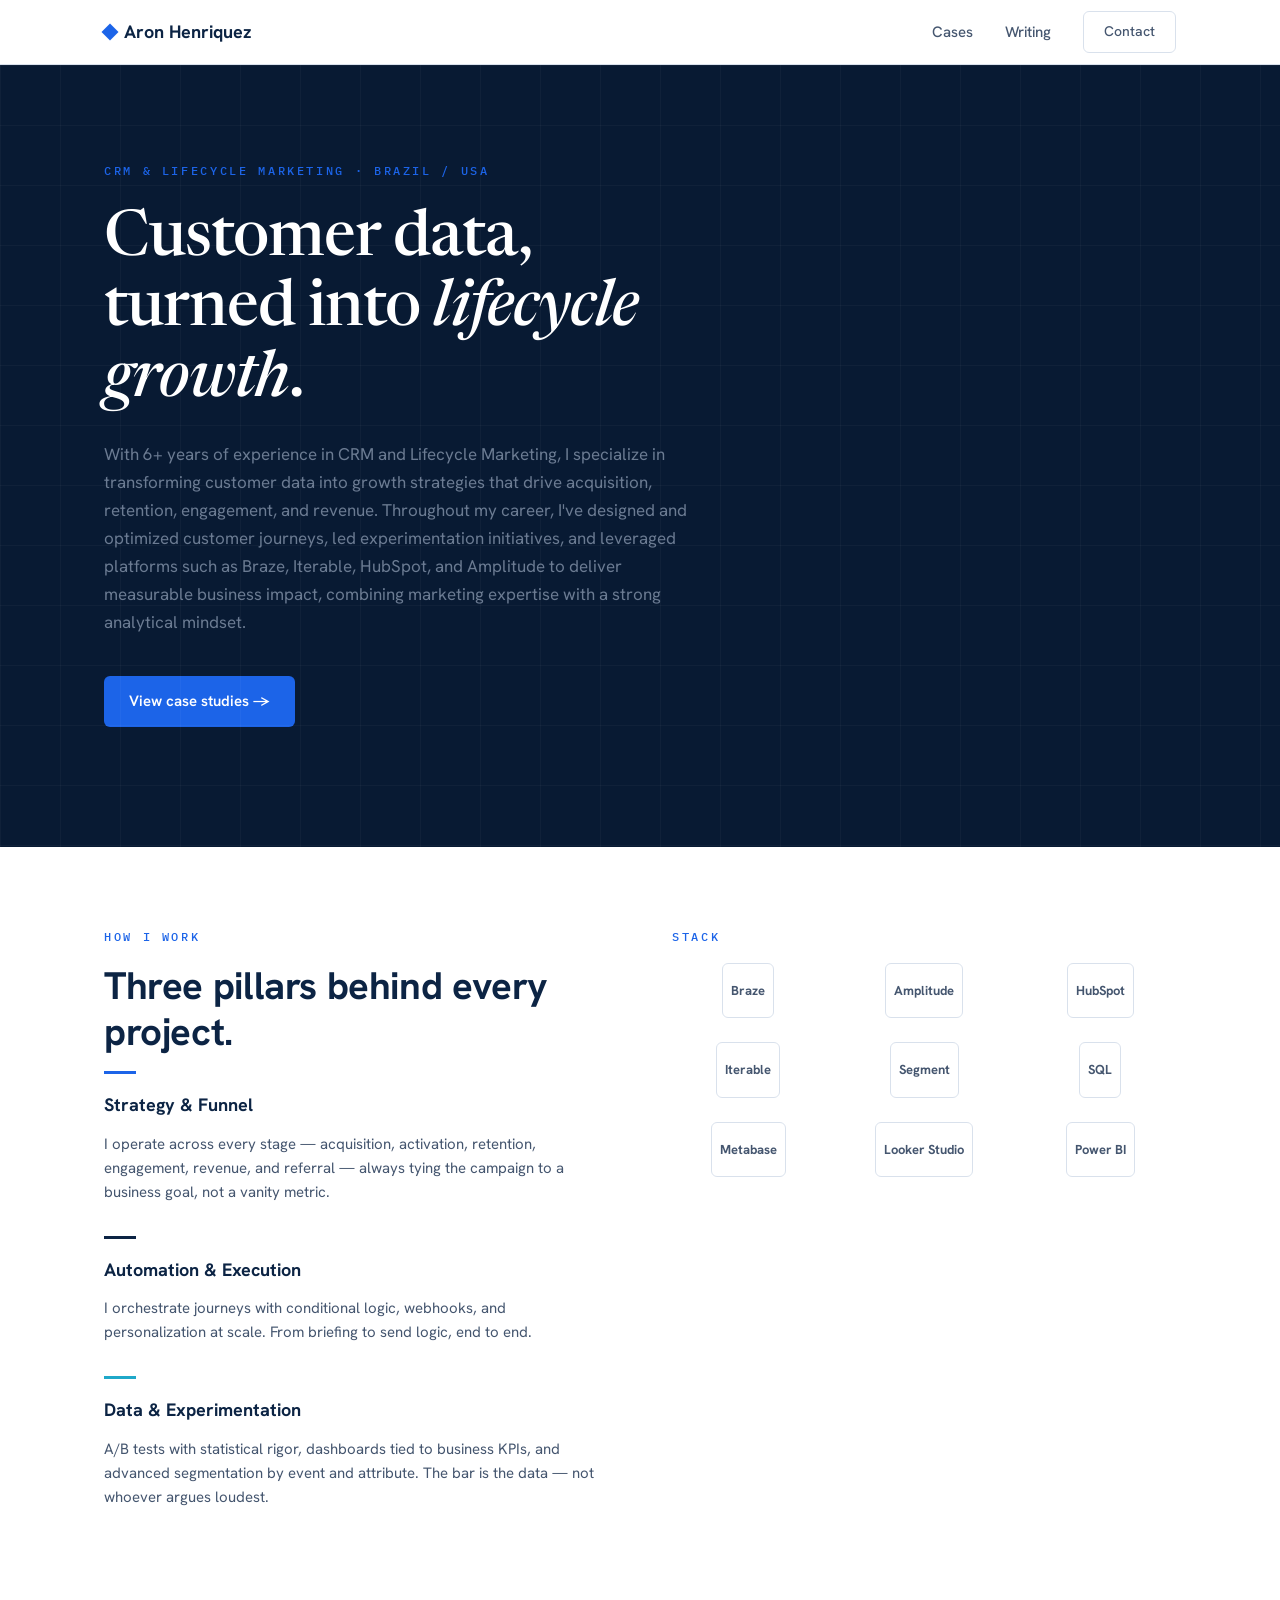
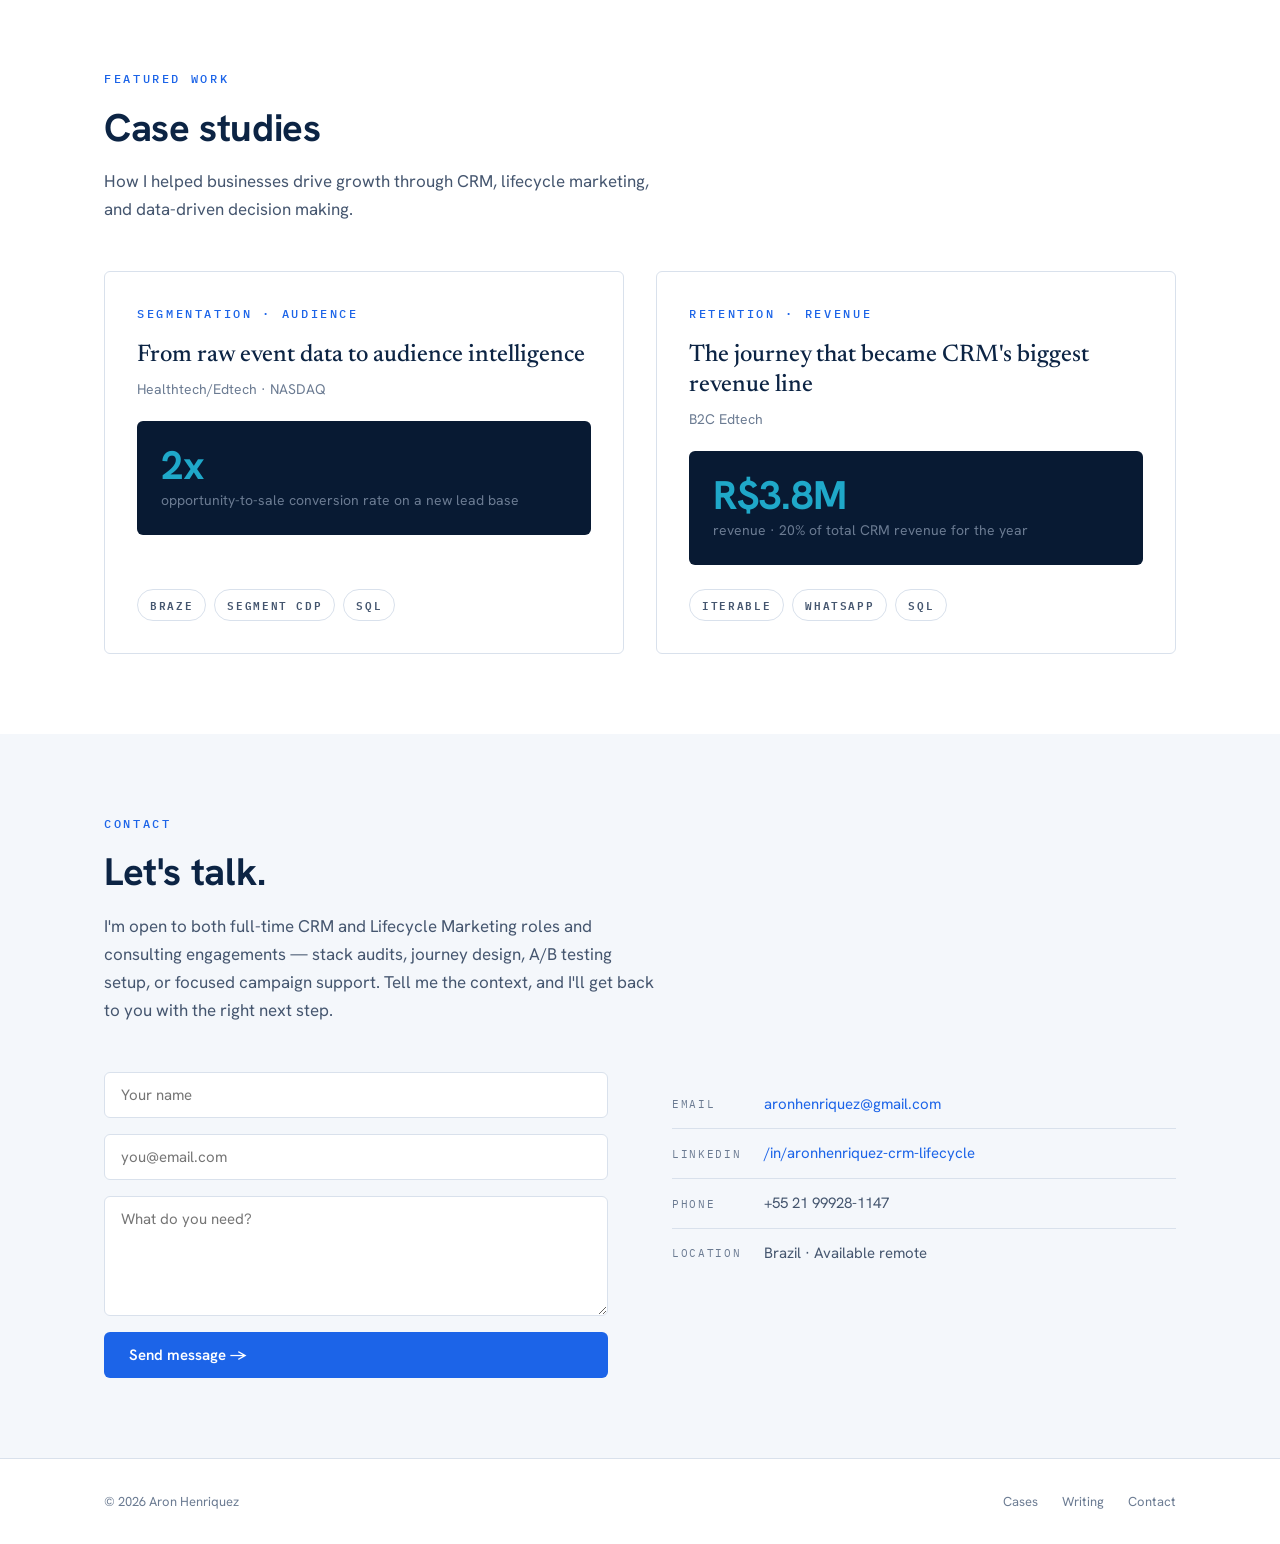
==== commit 8ff5b78e: "Update Home: hero copy, combined How I Work + Stack layout, simplified contact form - Replace hero s" ====
--- a/index.html
+++ b/index.html
@@ -33,78 +33,54 @@
   <!-- HERO -->
   <section class="hero">
     <div class="container">
-      <p class="label hero__eyebrow">CRM & Lifecycle Marketing &middot; 7+ Years in Tech</p>
+      <p class="label hero__eyebrow">CRM & Lifecycle Marketing &middot; Brazil / USA</p>
       <h1 class="display hero__headline">Customer data,<br>turned into <em>lifecycle<br>growth</em>.</h1>
-      <p class="hero__sub">For over 7 years I've worked at the intersection of data and communication. The last 4 have been spent specializing in CRM and Lifecycle Marketing — building automations, testing hypotheses, and turning user behavior into retention and revenue, with Braze, Amplitude, and statistical rigor.</p>
+      <p class="hero__sub">With 6+ years of experience in CRM and Lifecycle Marketing, I specialize in transforming customer data into growth strategies that drive acquisition, retention, engagement, and revenue. Throughout my career, I've designed and optimized customer journeys, led experimentation initiatives, and leveraged platforms such as Braze, Iterable, HubSpot, and Amplitude to deliver measurable business impact, combining marketing expertise with a strong analytical mindset.</p>
       <div class="hero__ctas">
         <a href="cases.html" class="btn btn--primary">View case studies &rarr;</a>
-        <a href="#" class="btn btn--outline-light">Download r&eacute;sum&eacute;</a>
-      </div>
-      <div class="hero__stats">
-        <div class="stat">
-          <div class="stat__number">4+</div>
-          <div class="stat__label">years focused on CRM<br>& Lifecycle Marketing</div>
-        </div>
-        <div class="stat">
-          <div class="stat__number">R$3.8M</div>
-          <div class="stat__label">generated in CRM revenue<br>through automation, in a single year</div>
-        </div>
-        <div class="stat">
-          <div class="stat__number">50+</div>
-          <div class="stat__label">automated flows designed,<br>tested, and shipped</div>
-        </div>
-      </div>
-      <div class="hero__bar">
-        <span>Brazil</span>
-        <span>/</span>
-        <span>CRM + Lifecycle</span>
-        <span>/</span>
-        <span>Braze &middot; Amplitude &middot; SQL</span>
-        <span>/</span>
-        <span>EN &middot; PT</span>
       </div>
     </div>
   </section>
 
-  <!-- HOW I WORK -->
+  <!-- HOW I WORK + STACK -->
   <section class="section">
     <div class="container">
-      <p class="label section__eyebrow">How I work</p>
-      <h2 class="h1 section__title">Three pillars behind every project.</h2>
-      <div class="pillars">
-        <div class="pillar">
-          <div class="pillar__accent pillar__accent--azure"></div>
-          <h3 class="pillar__title">Strategy & Funnel</h3>
-          <p class="pillar__text">I operate across every stage — acquisition, activation, retention, engagement, revenue, and referral — always tying the campaign to a business goal, not a vanity metric.</p>
+      <div class="work-stack">
+        <div class="work-stack__left">
+          <p class="label section__eyebrow">How I work</p>
+          <h2 class="h1 section__title">Three pillars behind every project.</h2>
+          <div class="pillars">
+            <div class="pillar">
+              <div class="pillar__accent pillar__accent--azure"></div>
+              <h3 class="pillar__title">Strategy & Funnel</h3>
+              <p class="pillar__text">I operate across every stage — acquisition, activation, retention, engagement, revenue, and referral — always tying the campaign to a business goal, not a vanity metric.</p>
+            </div>
+            <div class="pillar">
+              <div class="pillar__accent pillar__accent--navy"></div>
+              <h3 class="pillar__title">Automation & Execution</h3>
+              <p class="pillar__text">I orchestrate journeys with conditional logic, webhooks, and personalization at scale. From briefing to send logic, end to end.</p>
+            </div>
+            <div class="pillar">
+              <div class="pillar__accent pillar__accent--cyan"></div>
+              <h3 class="pillar__title">Data & Experimentation</h3>
+              <p class="pillar__text">A/B tests with statistical rigor, dashboards tied to business KPIs, and advanced segmentation by event and attribute. The bar is the data — not whoever argues loudest.</p>
+            </div>
+          </div>
         </div>
-        <div class="pillar">
-          <div class="pillar__accent pillar__accent--navy"></div>
-          <h3 class="pillar__title">Automation & Execution</h3>
-          <p class="pillar__text">I orchestrate journeys with conditional logic, webhooks, and personalization at scale. From briefing to send logic, end to end.</p>
+        <div class="work-stack__right">
+          <p class="label section__eyebrow">Stack</p>
+          <div class="stack-logos">
+            <div class="stack-logo-tile">Braze</div>
+            <div class="stack-logo-tile">Amplitude</div>
+            <div class="stack-logo-tile">HubSpot</div>
+            <div class="stack-logo-tile">Iterable</div>
+            <div class="stack-logo-tile">Segment</div>
+            <div class="stack-logo-tile">SQL</div>
+            <div class="stack-logo-tile">Metabase</div>
+            <div class="stack-logo-tile">Looker Studio</div>
+            <div class="stack-logo-tile">Power BI</div>
+          </div>
         </div>
-        <div class="pillar">
-          <div class="pillar__accent pillar__accent--cyan"></div>
-          <h3 class="pillar__title">Data & Experimentation</h3>
-          <p class="pillar__text">A/B tests with statistical rigor, dashboards tied to business KPIs, and advanced segmentation by event and attribute. The bar is the data — not whoever argues loudest.</p>
-        </div>
-      </div>
-    </div>
-  </section>
-
-  <!-- STACK -->
-  <section class="section section--cloud">
-    <div class="container">
-      <p class="label section__eyebrow">Stack</p>
-      <div class="badge-row">
-        <span class="badge">Braze</span>
-        <span class="badge">Amplitude</span>
-        <span class="badge">HubSpot</span>
-        <span class="badge">Iterable</span>
-        <span class="badge">Segment</span>
-        <span class="badge">SQL</span>
-        <span class="badge">Metabase</span>
-        <span class="badge">Looker Studio</span>
-        <span class="badge">Power BI</span>
       </div>
     </div>
   </section>
@@ -114,7 +90,7 @@
     <div class="container">
       <p class="label section__eyebrow">Featured work</p>
       <h2 class="h1 section__title">Case studies</h2>
-      <p class="section__sub">Real CRM projects: segmentation, automation, and journeys that drove measurable revenue.</p>
+      <p class="section__sub">How I helped businesses drive growth through CRM, lifecycle marketing, and data-driven decision making.</p>
       <div class="cases-grid">
 
         <a href="cases.html#case-1" class="case-card">
@@ -162,7 +138,6 @@
           <form id="contact-form" class="contact__form" action="https://formspree.io/f/YOUR_FORM_ID" method="POST">
             <input type="text" name="name" class="input" placeholder="Your name" required>
             <input type="email" name="email" class="input" placeholder="you@email.com" required>
-            <input type="text" name="company" class="input" placeholder="Company (optional)">
             <textarea name="message" class="input" placeholder="What do you need?" required></textarea>
             <button type="submit" class="btn btn--primary">Send message &rarr;</button>
           </form>
--- a/style.css
+++ b/style.css
@@ -324,11 +324,54 @@
   gap: 0.5rem;
 }
 
+/* ===== WORK + STACK SPLIT ===== */
+.work-stack {
+  display: grid;
+  grid-template-columns: 1fr 1fr;
+  gap: 4rem;
+  align-items: start;
+}
+
+.work-stack__right {
+  position: sticky;
+  top: 6rem;
+}
+
+.stack-logos {
+  display: grid;
+  grid-template-columns: repeat(3, 1fr);
+  gap: 1.5rem;
+  align-items: center;
+  justify-items: center;
+}
+
+.stack-logo-tile {
+  display: flex;
+  align-items: center;
+  justify-content: center;
+  padding: 1rem 0.5rem;
+  border: 1px solid var(--border);
+  border-radius: var(--radius);
+  background: #fff;
+  font-family: var(--font-sans);
+  font-weight: 700;
+  font-size: 0.8125rem;
+  color: var(--slate);
+  text-align: center;
+  transition: all 0.2s;
+}
+
+.stack-logo-tile:hover {
+  border-color: var(--azure);
+  color: var(--azure);
+  box-shadow: 0 2px 12px rgba(28, 100, 232, 0.08);
+}
+
 /* ===== PILLARS (How I Work) ===== */
 .pillars {
   display: grid;
-  grid-template-columns: repeat(3, 1fr);
-  gap: 2.5rem;
+  grid-template-columns: 1fr;
+  gap: 2rem;
 }
 
 .pillar__accent {
@@ -679,7 +722,8 @@
 
 /* ===== RESPONSIVE ===== */
 @media (max-width: 1024px) {
-  .pillars { grid-template-columns: 1fr; gap: 2rem; }
+  .work-stack { grid-template-columns: 1fr; gap: 3rem; }
+  .work-stack__right { position: static; }
   .case-full__narrative { grid-template-columns: 1fr; gap: 1.5rem; }
   .contact { grid-template-columns: 1fr; gap: 3rem; }
 }
